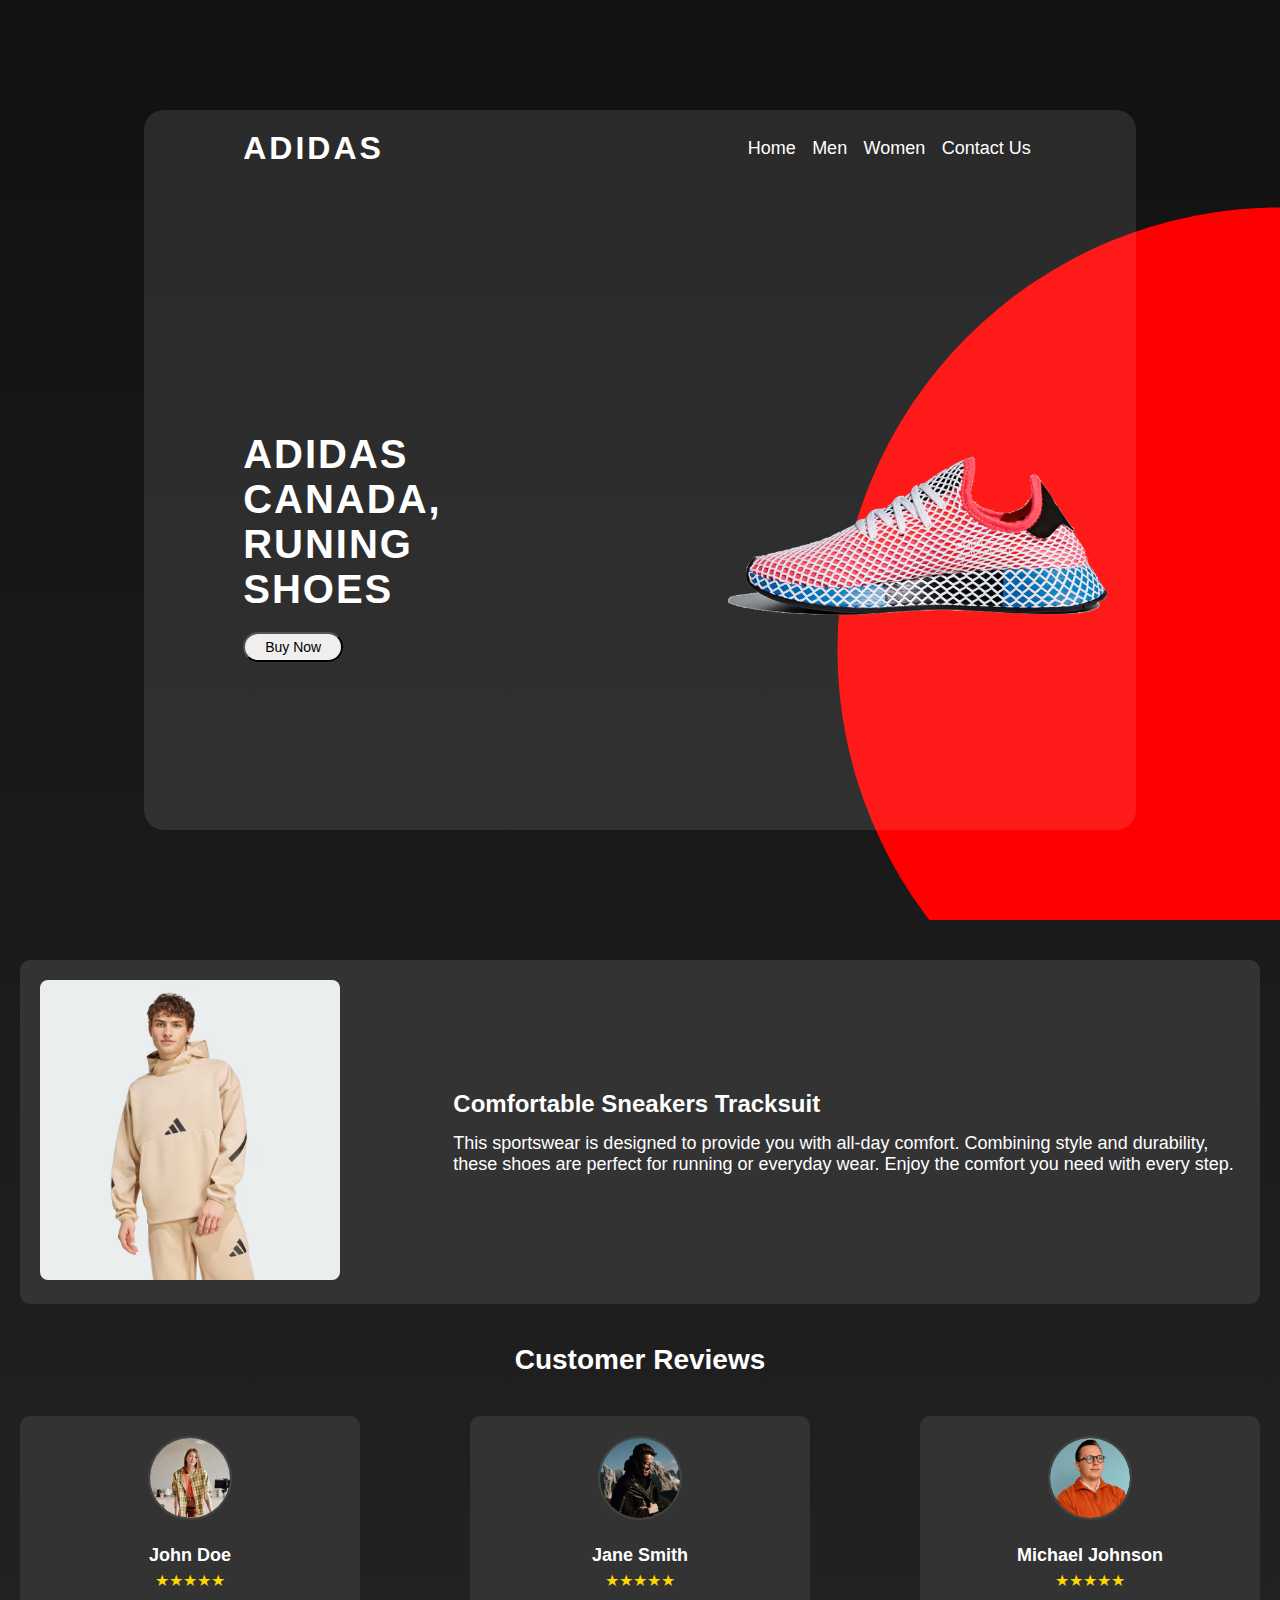
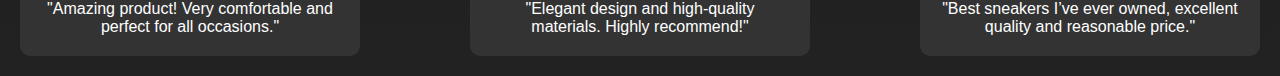
==== index.html @ ba1fb52c "Add files via upload" ====
<!DOCTYPE html>
<html lang="en">
<head>
    <meta charset="UTF-8">
    <meta name="viewport" content="width=device-width, initial-scale=1.0">
    <link rel="stylesheet" href="style.css">
    <link rel="icon" href="image/png-transparent-adidas-logo-logos-logos-and-brands-icon.png">
    <title>Adidas</title>
</head>
<body>
  <div class="all">
    <div class="container">
        <nav>
           <a class="logo" href="#">Adidas</a> 
           <ul>
            <li><a href="index.html">home</a></li>
             <li><a href="MEN.html">Men</a></li> 
             <li><a href="women.html">women</a></li>
             <li><a href="contactus.html">contact us</a></li>          
           </ul>
        </nav>
        <div class="content">
            <div class="text">
                <h2>Adidas Canada,<br> Runing shoes</h2>
            <!-- <p>Lorem ipsum dolor sit amet, consectetur adipisicing elit. Maxime vitae, reprehenderit error ipsa suscipit veniam.</p> -->
          <button><a href="buy.html">buy now</a></button>    
        </div>
            <div class="image">
                <img src="image/shoes.png" alt="shoes Runing">
            </div>
        </div>
    </div>
  </div>
  <div class="product-description">
    <div class="image-container">
        <img src="image/Z.N.E._Hoodie_Beige_JJ4894_21_model.avif" alt="Shoe Image">
    </div>
    <div class="description">
        <h2>Comfortable Sneakers  Tracksuit</h2>
        <p>
            This sportswear is designed to provide you with all-day comfort. Combining style and durability, these shoes are perfect for running or everyday wear. Enjoy the comfort you need with every step.</p>
    </div>
</div>

            <h2 class="h2">Customer Reviews</h2>
          
      
        <div class="customer-reviews">
            <div class="review-card">
                <img src="image/mikael-blomkvist-126.jpeg" alt="John Doe's Picture" class="customer-image">
                <div class="review-content">
                    <h3>John Doe</h3>
                    <div class="stars">★★★★★</div>
                    <p>"Amazing product! Very comfortable and perfect for all occasions."</p>
                </div>
            </div>
            
            <div class="review-card">
                <img src="image/spolyakov-942.jpeg" alt="Jane Smith's Picture" class="customer-image">
                <div class="review-content">
                    <h3>Jane Smith</h3>
                    <div class="stars">★★★★★</div>
                    <p>"Elegant design and high-quality materials. Highly recommend!"</p>
                </div>
            </div>
            
            <div class="review-card">
                <img src="image/antoni-shkraba-162.png" alt="Michael Johnson's Picture" class="customer-image">
                <div class="review-content">
                    <h3>Michael Johnson</h3>
                    <div class="stars">★★★★★</div>
                    <p>"Best sneakers I’ve ever owned, excellent quality and reasonable price."</p>
                </div>
            </div>
        </div>
 
    
      
    
</body>
</html>
---- style.css ----
*{
   padding: 0;
   margin: 0;
   font-family:sans-serif; 
}
body
{
   background: linear-gradient(#111,#222);
 
}
.all
{
    height: 100Vh;
    width: 100%;
    display: flex;
    justify-content: center;
    align-items: center;
}
.all::after
{
    content: '';
    width: 100%;
    height: 100%;
    background-color: red;
    position: absolute;
    z-index: -1;
    clip-path: circle(40% at right 70%);
}
.container
{
    width: 80%;
    height: 80%;
    background-color:rgb(255, 255, 255,0.1);
    border-radius: 20px;
   overflow: hidden;

}
nav
{
    display: flex;
    justify-content: space-between;
    align-items: center;
width: 80%;
margin: auto;
padding: 20px 0;
}
nav .logo
{
    color: #fff;
    text-decoration: none;
    font-size: 32px;
    text-transform: uppercase;
    letter-spacing: 3px;
    font-weight: 700;
}
nav ul  li{
 display: inline-block;
 margin: 0 6px;
}
nav ul li a 
{
    color: #fff;
    text-decoration: none;
    font-size: 18px;
    font-weight: 500;
    text-transform: capitalize;
}
nav ul li a:hover {
    color: #e80202;
}
.content{
    display: flex;
    justify-content: space-between;
    align-items: center;
    height: 100%;
    width: 80%;
    margin: auto;
}

.content .text{
    color: #fff;
    width: 40%;

}
.content .text h2{
    font-size: 40Px;
    text-transform: uppercase;
font-weight: 700;
letter-spacing: 2px;
}
.content .text p {
    font-size: 18px;
    line-height: 25px;
    margin: 10px 0;
    letter-spacing: 1px ;
}
.content button
{
    margin-top: 20px;
    width: 100px;
    padding: 5px;
    border-radius: 20px;
}
.content button a 
{
    text-decoration: none;
    font-size: 14px;
    font-weight: 200px;
    text-transform: capitalize;
    color: #000;
  
}
.content button:hover
{
    background: #e80202;
    border: none;
    transition: 1s;
}
.content button a:hover {
    color: #fff;

}

.content .image{
    width: 40%;

}
.content .image img
{
    width: 400px;
}
/* @media (min-width:950px) and (max-width:1150px){
 .content .image img{
 width: 330px;
 }
} */
/* إعداد خلفية الصفحة */


/* تنسيق العنوان */
 .h2{
    text-align: center;
    font-size: 28px;
    color: #fff;
    margin-bottom: 30px;
}

/* إعداد خلفية الصفحة */
body {
    background: linear-gradient(#111, #222);
    color: #fff;
    font-family: Arial, sans-serif;
    margin: 0;
    padding: 20px;
}

/* تنسيق العنوان */
 .h2 {
    text-align: center;
    font-size: 28px;
    color: #fff;
margin: 40px auto;
}

/* قسم آراء العملاء */
.customer-reviews {
    display: flex;
    justify-content: space-between;
    gap: 20px;
}

/* كارت رأي العميل */
.review-card {
    background-color: #333;
    padding: 20px;
    border-radius: 10px;
    text-align: center;
    width: 100%;
    max-width: 300px;
    display: flex;
    flex-direction: column;
    align-items: center;
}

/* صورة العميل */
.customer-image {
    width: 80px;
    height: 80px;
    border-radius: 50%;
    border: 2px solid #444;
    margin-bottom: 15px;
}

/* محتوى الرأي */
.review-content h3 {
    font-size: 18px;
    margin: 10px 0 5px;
}

.stars {
    color: #FFD700; /* لون ذهبي للنجوم */
    font-size: 16px;
    margin-bottom: 10px;
}

.review-content p {
    font-size: 16px;
    margin: 0;
}
/* قسم وصف المنتج */
.product-description {
    display: flex;
    align-items: center;
    background-color: #333;
    padding: 20px;
    border-radius: 10px;
    gap: 20px;
    margin-top: 40px;
}

.image-container {
    flex: 1;
}

.image-container img {
    width: 100%;
    max-width: 300px;
    border-radius: 8px;
}

.description {
    flex: 2;
}

.description h2 {
    font-size: 24px;
    margin-bottom: 15px;
}

.description p {
    font-size: 18px;
}
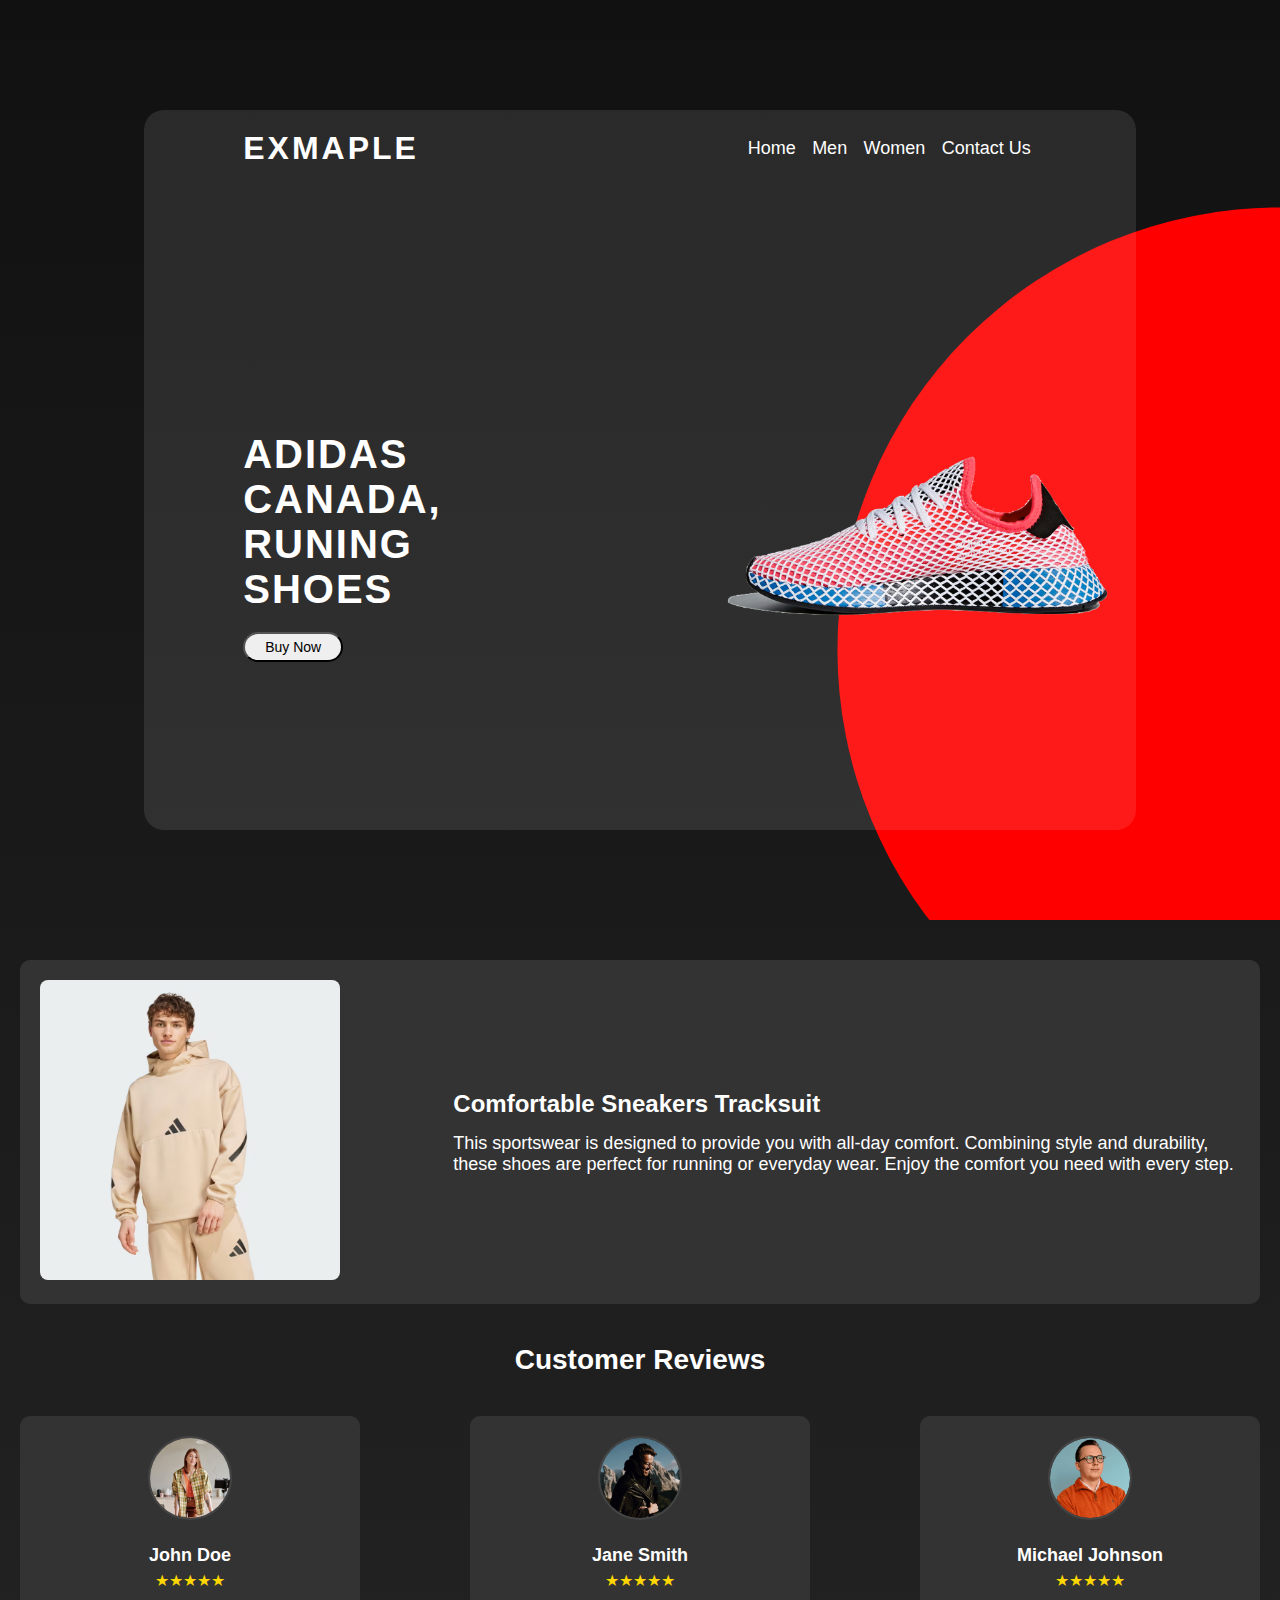
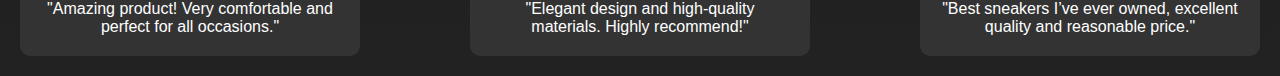
==== commit 927183bf: "Update index.html" ====
--- a/index.html
+++ b/index.html
@@ -11,7 +11,7 @@
   <div class="all">
     <div class="container">
         <nav>
-           <a class="logo" href="#">Adidas</a> 
+           <a class="logo" href="#">Exmaple</a> 
            <ul>
             <li><a href="index.html">home</a></li>
              <li><a href="MEN.html">Men</a></li> 
@@ -78,4 +78,4 @@
       
     
 </body>
-</html>+</html>
